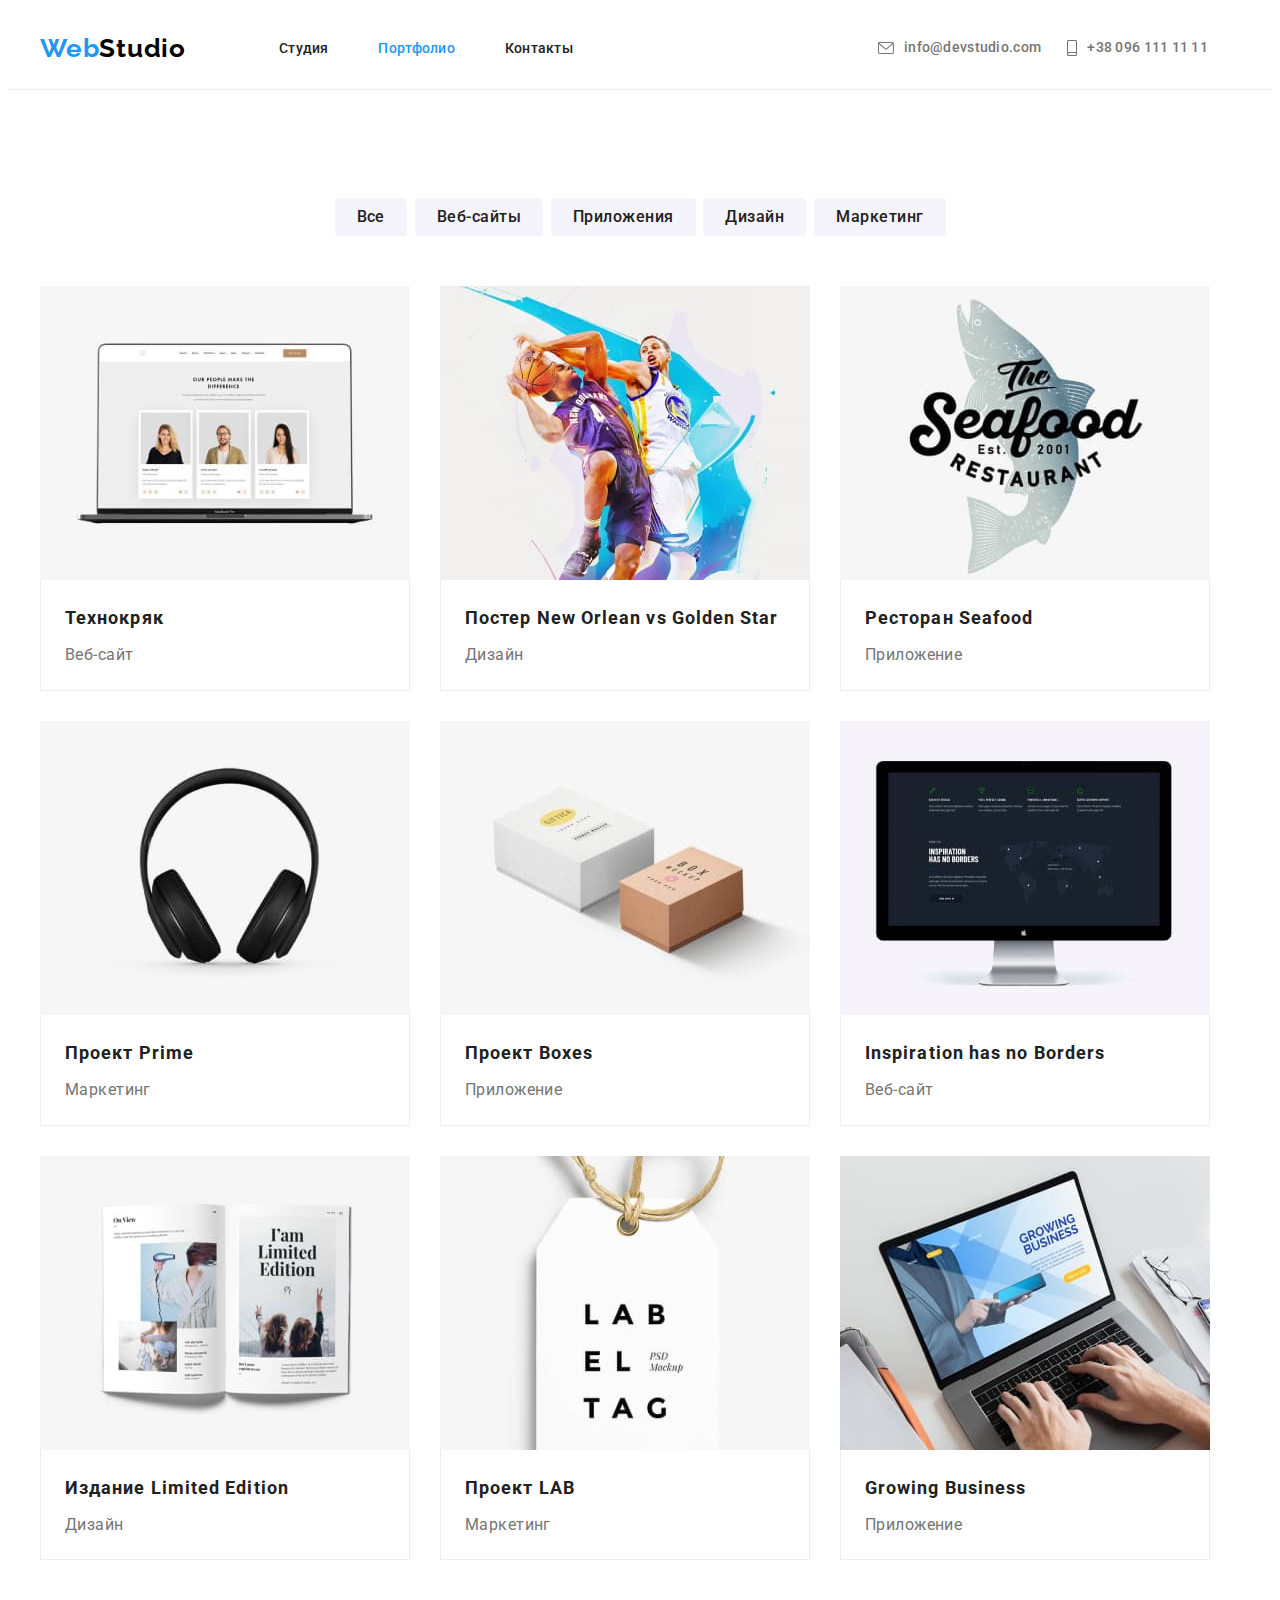
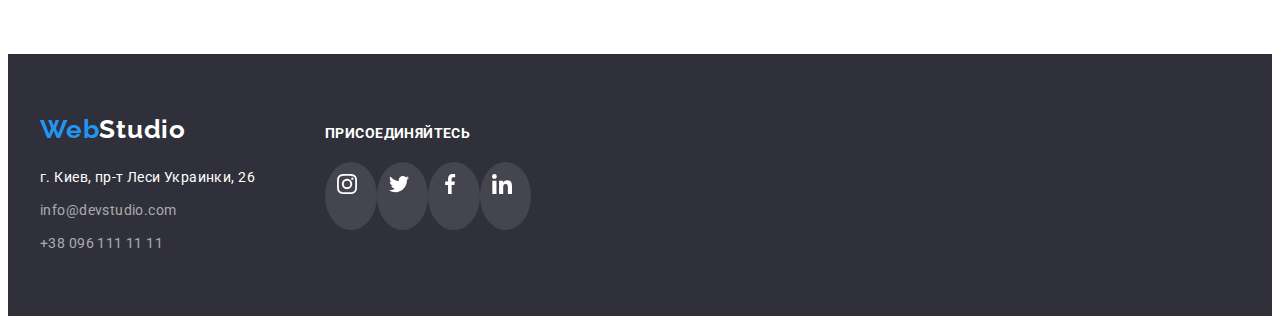
==== portfolio.html @ 8ca38062 "Copy files" ====
<!DOCTYPE html>
<html lang="ru">
<head>
    <meta charset="UTF-8">
    <meta http-equiv="X-UA-Compatible" content="IE=edge">
    <meta name="viewport" content="width=device-width, initial-scale=1.0">
    <title>Document</title>
    <link rel="stylesheet" href="https://cdnjs.cloudflare.com/ajax/libs/modern-normalize/1.1.0/modern-normalize.min.css"
        integrity="sha512-wpPYUAdjBVSE4KJnH1VR1HeZfpl1ub8YT/NKx4PuQ5NmX2tKuGu6U/JRp5y+Y8XG2tV+wKQpNHVUX03MfMFn9Q=="
        crossorigin="anonymous" referrerpolicy="no-referrer" />
    <link rel="preconnect" href="https://fonts.googleapis.com">
    <link rel="preconnect" href="https://fonts.gstatic.com" crossorigin>
    <link href="https://fonts.googleapis.com/css2?family=Raleway:wght@700&family=Roboto:wght@400;500;700;900&display=swap"
        rel="stylesheet">
    <link rel="stylesheet" href="./css/styles.css"/>
</head>
<body>
    <!--Шапка сайта-->
    <header class="header">
        <div  class="header-part container">
            <a href="/" class="logo">Web<span class="logo-header">Studio</span></a>
            
            <!-- Навигация на другие страницы -->
            <nav>
                <ul class="site-nav">
                    <li><a href="./index.html" class="link">Студия</a></li>
                    <li><a href="" class="link current">Портфолио</a></li>
                    <li><a href="" class="link">Контакты</a></li>
                </ul>
            </nav>

            <ul class="kontakt-header">
                <li class="header-icons">
                    <svg class="icon" width="16" height="12">
                        <use href="./images/icons.svg#icon-envelope"></use>
                    </svg>
                    <a href="mailto:info@devstudio.com" class="link">info@devstudio.com</a>
                </li>
                <li class="header-icons">
                    <svg class="icon" width="10" height="16">
                        <use href="./images/icons.svg#icon-smartphone"></use>
                    </svg>
                    <a href="tel:+380961111111" class="link">+38 096 111 11 11</a>
                </li>
            </ul>
        </div>
    </header>
        
    <!--Основная часть-->
    <main>
        <section>
            <div class="portfolio-section container section">
                <h1 class="none-title">Наши работы</h1>

                    <!--Фильтр портфолио-->
                    <ul class="filter-buttons">
                        <li><button type="button" class="fiter-button">Все</button></li>
                        <li><button type="button" class="fiter-button">Веб-сайты</button></li>
                        <li><button type="button" class="fiter-button">Приложения</button></li>
                        <li><button type="button" class="fiter-button">Дизайн</button></li>
                        <li><button type="button" class="fiter-button">Маркетинг</button></li>
                    </ul>
            

                    <!--Портфолио-->
                    <ul class="portfolio">
                        <li class="portfolio-example">
                            <img src="./images/website-technokryak.jpg" alt="Веб-сайт Технокряк" width="370" height="294"/>
                            <div class="example-border">
                                <h2 class="example title">Технокряк</h2>
                                <p class="example-description">Веб-сайт</p>
                            </div>
                        </li>

                        <li class="portfolio-example">
                            <img src="./images/poster-new-orlean.jpg" alt="Дизайн постера New Orlean vs Golden Star" width="370" height="294"/>
                            <div class="example-border">
                                <h2 class="example title">Постер New Orlean vs Golden Star</h2>
                                <p class="example-description">Дизайн</p>
                            </div>
                        </li>

                        <li class="portfolio-example">
                            <img src="./images/restaurant-seafood.jpg" alt="Приложение ресторана Seafood " width="370" height="294"/>
                            <div class="example-border">
                                <h2 class="example title">Ресторан Seafood</h2>
                                <p class="example-description">Приложение</p>
                            </div>
                        </li>

                        <li class="portfolio-example">
                            <img src="./images/project-prime.jpg" alt="Маркетинг проекта Prime" width="370" height="294"/>
                            <div class="example-border">
                                <h2 class="example title">Проект Prime</h2>
                                <p class="example-description">Маркетинг</p>
                            </div>
                        </li>

                        <li class="portfolio-example">
                            <img src="./images/project-boxes.jpg" alt="Приложение проекта Boxes" width="370" height="294"/>
                            <div class="example-border">
                                <h2 class="example title">Проект Boxes</h2>
                                <p class="example-description">Приложение</p>
                            </div>
                        </li>

                        <li class="portfolio-example">
                            <img src="./images/website-inspiration.jpg" alt="Веб-сайт Inspiration has no Borders" width="370" height="294"/>
                            <div class="example-border">
                                <h2 class="example title">Inspiration has no Borders</h2>
                                <p class="example-description">Веб-сайт</p>
                            </div>
                        </li>

                        <li class="portfolio-example">
                            <img src="./images/limited-edition.jpg" alt="Дизайн издания Limited Edition" width="370" height="294"/>
                            <div class="example-border">
                                <h2 class="example title">Издание Limited Edition</h2>
                                <p class="example-description">Дизайн</p>
                            </div>
                        </li>

                        <li class="portfolio-example">
                            <img src="./images/project-lab.jpg" alt="Маркетинг проекта LAB" width="370" height="294"/>
                            <div class="example-border">
                                <h2 class="example title">Проект LAB</h2>
                                <p class="example-description">Маркетинг</p>
                            </div>
                        </li>

                        <li class="portfolio-example">
                            <img src="./images/growing-business.jpg" alt="Приложение Growing Business" width="370" height="294"/>
                            <div class="example-border">
                                <h2 class="example title">Growing Business</h2>
                                <p class="example-description">Приложение</p>
                            </div>
                        </li>
                    </ul>
            </div>
        </section>
    </main>

    <!--Подвал сайта-->
    <footer class="footer">
        <div class="container">
            <div>
                <a href="/" class="logo">Web<span class="logo-footer">Studio</span></a>
    
                <address class="address">
                    <ul class="kontakt-footer">
                        <li>г. Киев, пр-т Леси Украинки, 26</li>
                        <li class="email"><a href="mailto:info@devstudio.com" class="link">info@devstudio.com</a></li>
                        <li><a href="tel:+380961111111" class="link">+38 096 111 11 11</a></li>
                    </ul>
                </address>
            </div>
    
            <div class="footer-links">
                <p class="footer-link">присоединяйтесь</p>
                <ul class="social-links">
                    <li class="box">
                        <svg class="icon" width="20" height="20">
                            <use href="./images/icons.svg#icon-instagram"></use>
                        </svg>
                        <a href="/"></a>
                    </li>
                    <li class="box">
                        <svg class="icon" width="20" height="20">
                            <use href="./images/icons.svg#icon-twitter"></use>
                        </svg>
                        <a href="/"></a>
                    </li>
                    <li class="box">
                        <svg class="icon" width="20" height="20">
                            <use href="./images/icons.svg#icon-facebook"></use>
                        </svg>
                        <a href="/"></a>
                    </li>
                    <li class="box">
                        <svg class="icon" width="20" height="20">
                            <use href="./images/icons.svg#icon-linkedin"></use>
                        </svg>
                        <a href="/"></a>
                    </li>
                </ul>
            </div>
        </div>
    </footer>
</body>
</html>
---- css/styles.css ----
/* цвет основного текста: #757575 */
/* вторичный цвет текста title: #212121 */
/* акцент #2196F3 */
/* белый #FFFFFF  */

/*Mail+tel #FFFFFF 60 %*/
/*background section team: #F5F4FA; */
/* вторичный цвет фона Hero+Footer #2F303A; */
/* background hero-button:hover #188CE8*/

:root {
  --primary-text-color: #757575;
  --title-text-color: #212121;
  --accent-color: #2196f3;
  --primary-white-color: #ffffff;
  --icon-color: #afb1b8;
  --main-font: Roboto, sans-serif;
}

body {
  color: var(--primary-text-color);
  background-color: var(--primary-white-color);

  font-family: var(--main-font);
  font-style: normal;
  font-weight: normal;
  font-size: 14px;
  line-height: 1.71;
  letter-spacing: 0.03em;
}

/*Общиe вспомогательныe контейнеры*/

.container {
  width: 1200px;
  padding-left: 15px;
  padding-right: 15px;
  margin-left: auto;
  margin-right: auto;
}

.section {
  padding-top: 94px;
  padding-bottom: 94px;
}

/* Сброс стилей */
h1,
h2,
h3,
p,
ul {
  margin: 0;
  padding: 0;
}

ul {
  list-style: none;
}

img {
  border: 0;
  display: block;
}

/* Header */

.header {
  border-bottom: 1px solid #ececec;
}

.header-part {
  display: flex;
  align-items: center;
  padding-top: 25px;
  padding-bottom: 25px;
}

/* Logo */
.logo {
  color: #2196f3;

  font-family: Raleway, sans-serif;
  font-style: normal;
  font-weight: bold;
  font-size: 26px;
  line-height: 1.19;
  letter-spacing: 0.03em;
  text-decoration: none;
}

.logo-header {
  color: #000000;
}

/* Site-nav + Kontakt-header + Kontakt-footer */
.site-nav .link,
.kontakt-header .link,
.kontakt-footer .link {
  color: var(--title-text-color);

  font-family: var(--main-font);
  font-style: normal;
  font-weight: 500;
  font-size: 14px;
  line-height: 1.14;
  letter-spacing: 0.02em;
  text-decoration: none;
}

.site-nav .link:hover,
.site-nav .link:focus,
.kontakt-header .link:hover,
.kontakt-header .link:focus,
.kontakt-footer .link:hover,
.kontakt-footer .link:focus {
  color: var(--accent-color);
}

/* Site nav */
.site-nav .link.current {
  color: var(--accent-color);
}

.site-nav {
  display: flex;
  width: 294px;
  justify-content: space-between;
  margin-left: 93px;
}

/* Kontakt nav */
.kontakt-header .link {
  color: var(--primary-text-color);
}

.kontakt-header {
  display: flex;
  width: 330px;
  justify-content: space-between;
  margin-left: 305px;
}

/* Header icons */
.header-icons {
  display: flex;
  align-items: center;
}

.header-icons .icon {
  margin-right: 10px;
}

.kontakt-header .icon {
  fill: var(--primary-text-color);
}

.kontakt-header .icon:hover,
.kontakt-header .icon:focus {
  fill: var(--accent-color);
  cursor: pointer;
}

/* Hero */
.hero {
  background-color: #2f303a;
  padding-top: 200px;
  padding-bottom: 200px;
  text-align: center;
  background-image: linear-gradient(
      to right,
      rgba(47, 48, 58, 0.4),
      rgba(47, 48, 58, 0.4)
    ),
    url("../images/hero.jpg");
  background-repeat: no-repeat;
  background-position: center;
  background-size: 1600px;
}

.hero-title {
  color: var(--primary-white-color);
  margin-bottom: 30px;

  font-weight: 900;
  font-size: 44px;
  line-height: 1.36;
  letter-spacing: 0.06em;
  text-transform: uppercase;
}

/* Button */
.button-hero {
  color: var(--primary-white-color);
  background-color: var(--accent-color);
  width: 201px;
  padding: 10px 32px;
  border: 0;
  margin: 0 auto;

  font-family: var(--main-font);
  font-style: normal;
  font-weight: bold;
  font-size: 16px;
  line-height: 1.87;
  letter-spacing: 0.06em;
  text-align: center;
  text-decoration: none;

  cursor: pointer;
}

.button-hero:hover,
.button-hero:focus {
  background: #188ce8;
  box-shadow: 0px 4px 4px rgba(0, 0, 0, 0.15);
  border-radius: 4px;
}

/* Title sections*/
.none-title {
  visibility: hidden;
}

.title {
  color: var(--title-text-color);
}

/* Benefits */
.benefits,
.product,
.team-employees,
.customer,
.social-links {
  display: flex;
  justify-content: space-between;
}

.benefit-section,
.portfolio-section {
  padding-top: 60px;
}

.benefits-item {
  width: 270px;
}

.benefits-item .box {
  height: 120px;
  margin-bottom: 30px;
  background: #f5f4fa;
  border-radius: 4px;
  padding: 25px 100px;
}

.benefit {
  font-weight: bold;
  line-height: 16px;
  text-transform: uppercase;
  margin-bottom: 10px;
}

/* Produkts */
.products-studio {
  padding-top: 0;
}

.products,
.team,
.customers {
  font-weight: bold;
  font-size: 36px;
  line-height: 1.16;
  text-align: center;
  margin-bottom: 50px;
}

/* Team */
.team-studio {
  background: #f5f4fa;
}

.team-employee {
  text-align: center;
  box-shadow: 0px 1px 3px rgba(0, 0, 0, 0.12), 0px 1px 1px rgba(0, 0, 0, 0.14),
    0px 2px 1px rgba(0, 0, 0, 0.2);
  border-radius: 0px 0px 4px 4px;
  background-color: var(--primary-white-color);
}

.employee-description,
.employee {
  font-size: 16px;
  line-height: 1.19;
}

.employee {
  font-weight: 500;
  margin-top: 30px;
  margin-bottom: 10px;
}

.employee-description {
  margin-bottom: 16px;
}

/* Team social links */
.team-studio .social-links {
  margin-left: 32px;
  margin-bottom: 30px;
}

.team-employees .icon,
.customer .icon {
  fill: var(--icon-color);
}

.team-employees .icon:hover,
.team-employees .icon:focus {
  fill: var(--primary-white-color);
  background-color: var(--accent-color);
}

/* Regular customers */
.customer .box {
  width: 170px;
  height: 92px;
  border: 1px solid #afb1b8;
  box-sizing: border-box;
  border-radius: 4px;
  padding: 16px 32px;
}

.customer .box:hover,
.customer .box:focus {
  border: 1px solid var(--accent-color);
}

.customer .icon:hover,
.customer .icon:focus {
  fill: var(--accent-color);
  cursor: pointer;
}

/* Filter Portfolio */
.filter-buttons {
  display: flex;
  justify-content: space-between;
  width: 611px;
  margin-bottom: 50px;
  margin-left: auto;
  margin-right: auto;
}

.fiter-button {
  color: var(--title-text-color);
  background-color: #f5f4fa;
  padding: 6px 22px;
  border-radius: 4px;
  border: 0;

  font-family: var(--main-font);
  font-style: normal;
  font-weight: 500;
  font-size: 16px;
  line-height: 1.62;
  text-align: center;
  letter-spacing: 0.03em;

  cursor: pointer;
}

.fiter-button:focus,
.fiter-button:hover {
  color: var(--primary-white-color);
  background-color: var(--accent-color);
  box-shadow: 0px 3px 1px rgba(0, 0, 0, 0.1), 0px 1px 2px rgba(0, 0, 0, 0.08),
    0px 2px 2px rgba(0, 0, 0, 0.12);
}

/* Portfolio */
.portfolio {
  display: flex;
  flex-wrap: wrap;
  margin-left: -15px;
  margin-right: -15px;
}

.portfolio-example {
  margin-left: 15px;
  margin-top: 30px;
  margin-right: 15px;
}

.portfolio-example:hover,
.portfolio-example:focus {
  box-shadow: 0px 1px 1px rgba(0, 0, 0, 0.12), 0px 4px 4px rgba(0, 0, 0, 0.06),
    1px 4px 6px rgba(0, 0, 0, 0.16);
  cursor: pointer;
}

.portfolio-example:nth-child(-n + 3) {
  margin-top: 0;
}

.example-border {
  border-bottom: 1px solid #eeeeee;
  border-right: 1px solid #eeeeee;
  border-left: 1px solid #eeeeee;
  box-sizing: border-box;
  padding-top: 20px;
  padding-bottom: 20px;
  padding-left: 24px;
}

.example {
  font-weight: bold;
  font-size: 18px;
  line-height: 2;
  letter-spacing: 0.06em;
  margin-bottom: 4px;
}

.example-description {
  font-size: 16px;
  line-height: 1.87;
}

/* Footer */
.footer {
  background-color: #2f303a;
  padding-top: 60px;
  padding-bottom: 60px;
}

.logo-footer,
.address {
  color: var(--primary-white-color);
}

.kontakt-footer .link {
  color: rgba(255, 255, 255, 0.6);

  font-weight: normal;
  line-height: 1.71;
  letter-spacing: 0.03em;
}

.kontakt-footer {
  font-style: normal;
  margin-top: 20px;
}

.email {
  margin-top: 9px;
  margin-bottom: 9px;
}

.footer .container {
  display: flex;
}

/* Footer links*/
.footer-links {
  width: 260px;
  margin-left: 70px;
  padding-top: 12px;

  font-weight: bold;
  line-height: 1.14;
  text-transform: uppercase;

  color: var(--primary-white-color);
}

.footer-links .icon {
  fill: var(--primary-white-color);
}

.footer-link {
  margin-bottom: 20px;
}

.social-links {
  width: 206px;
}

.footer-links .box,
.team-employees .box {
  width: 44px;
  height: 44px;
  border-radius: 50%;
  padding: 12px;
}

.footer-links .box {
  background-color: rgba(255, 255, 255, 0.1);
}

.footer-links .box:focus,
.footer-links .box:hover,
.team-employees .box:focus,
.team-employees .box:hover {
  background-color: var(--accent-color);
  cursor: pointer;
}
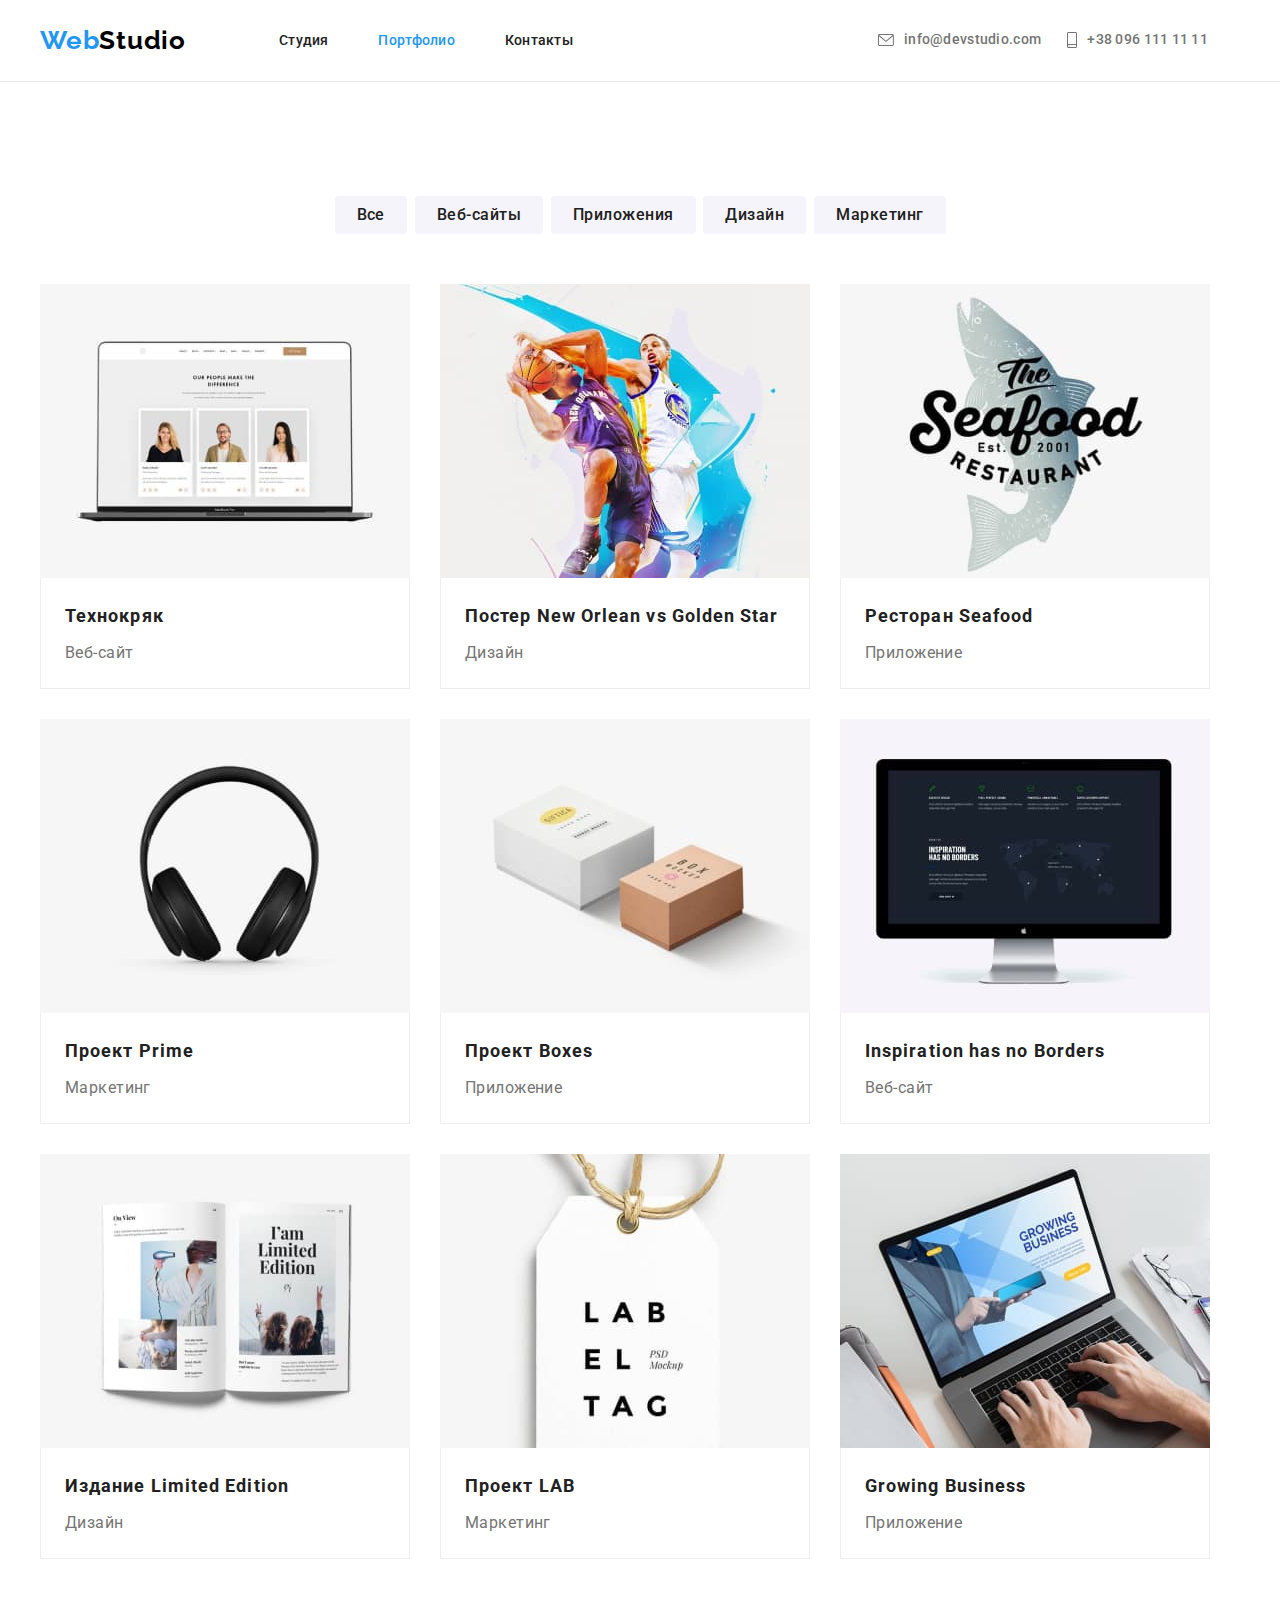
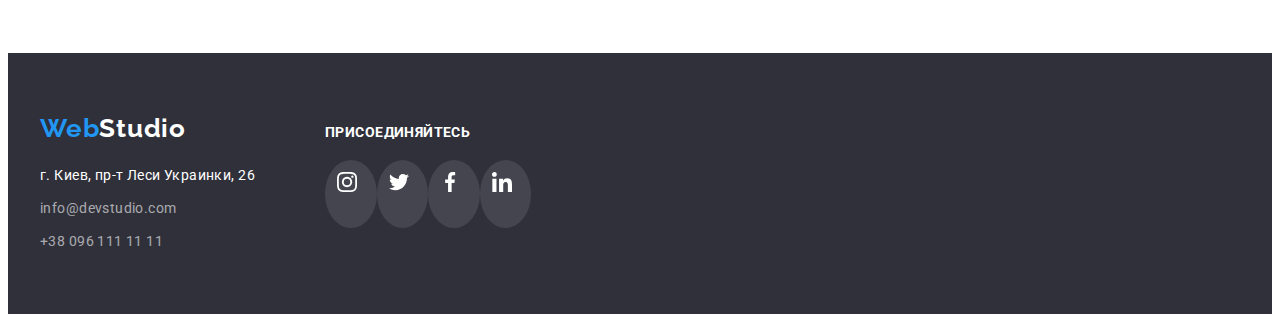
==== commit b7727a94: "header position+ modal window" ====
--- a/portfolio.html
+++ b/portfolio.html
@@ -47,7 +47,7 @@
     </header>
         
     <!--Основная часть-->
-    <main>
+    <main class="main">
         <section>
             <div class="portfolio-section container section">
                 <h1 class="none-title">Наши работы</h1>
--- a/css/styles.css
+++ b/css/styles.css
@@ -66,7 +66,13 @@
 /* Header */
 
 .header {
+  position: fixed;
+  width: 100%;
+  min-height: 80px;
+  top: 0;
+  left: 0;
   border-bottom: 1px solid #ececec;
+  background-color: var(--primary-white-color);
 }
 
 .header-part {
@@ -159,6 +165,11 @@
 .kontakt-header .icon:focus {
   fill: var(--accent-color);
   cursor: pointer;
+}
+
+/* Main */
+.main {
+  padding-top: 80px;
 }
 
 /* Hero */
@@ -217,6 +228,33 @@
   border-radius: 4px;
 }
 
+/*Modal window*/
+.backdrop {
+  position: fixed;
+  top: 0;
+  left: 0;
+  width: 100%;
+  height: 100%;
+  background-color: rgba(0, 0, 0, 0.2);
+}
+
+.backdrop.is-hidden {
+  opacity: 0;
+  pointer-events: none;
+}
+
+.modal {
+  position: absolute;
+  top: 50%;
+  left: 50%;
+  transform: translate(-50%, -50%);
+
+  min-height: 581px;
+  min-width: 528px;
+
+  background-color: var(--primary-white-color);
+}
+
 /* Title sections*/
 .none-title {
   visibility: hidden;
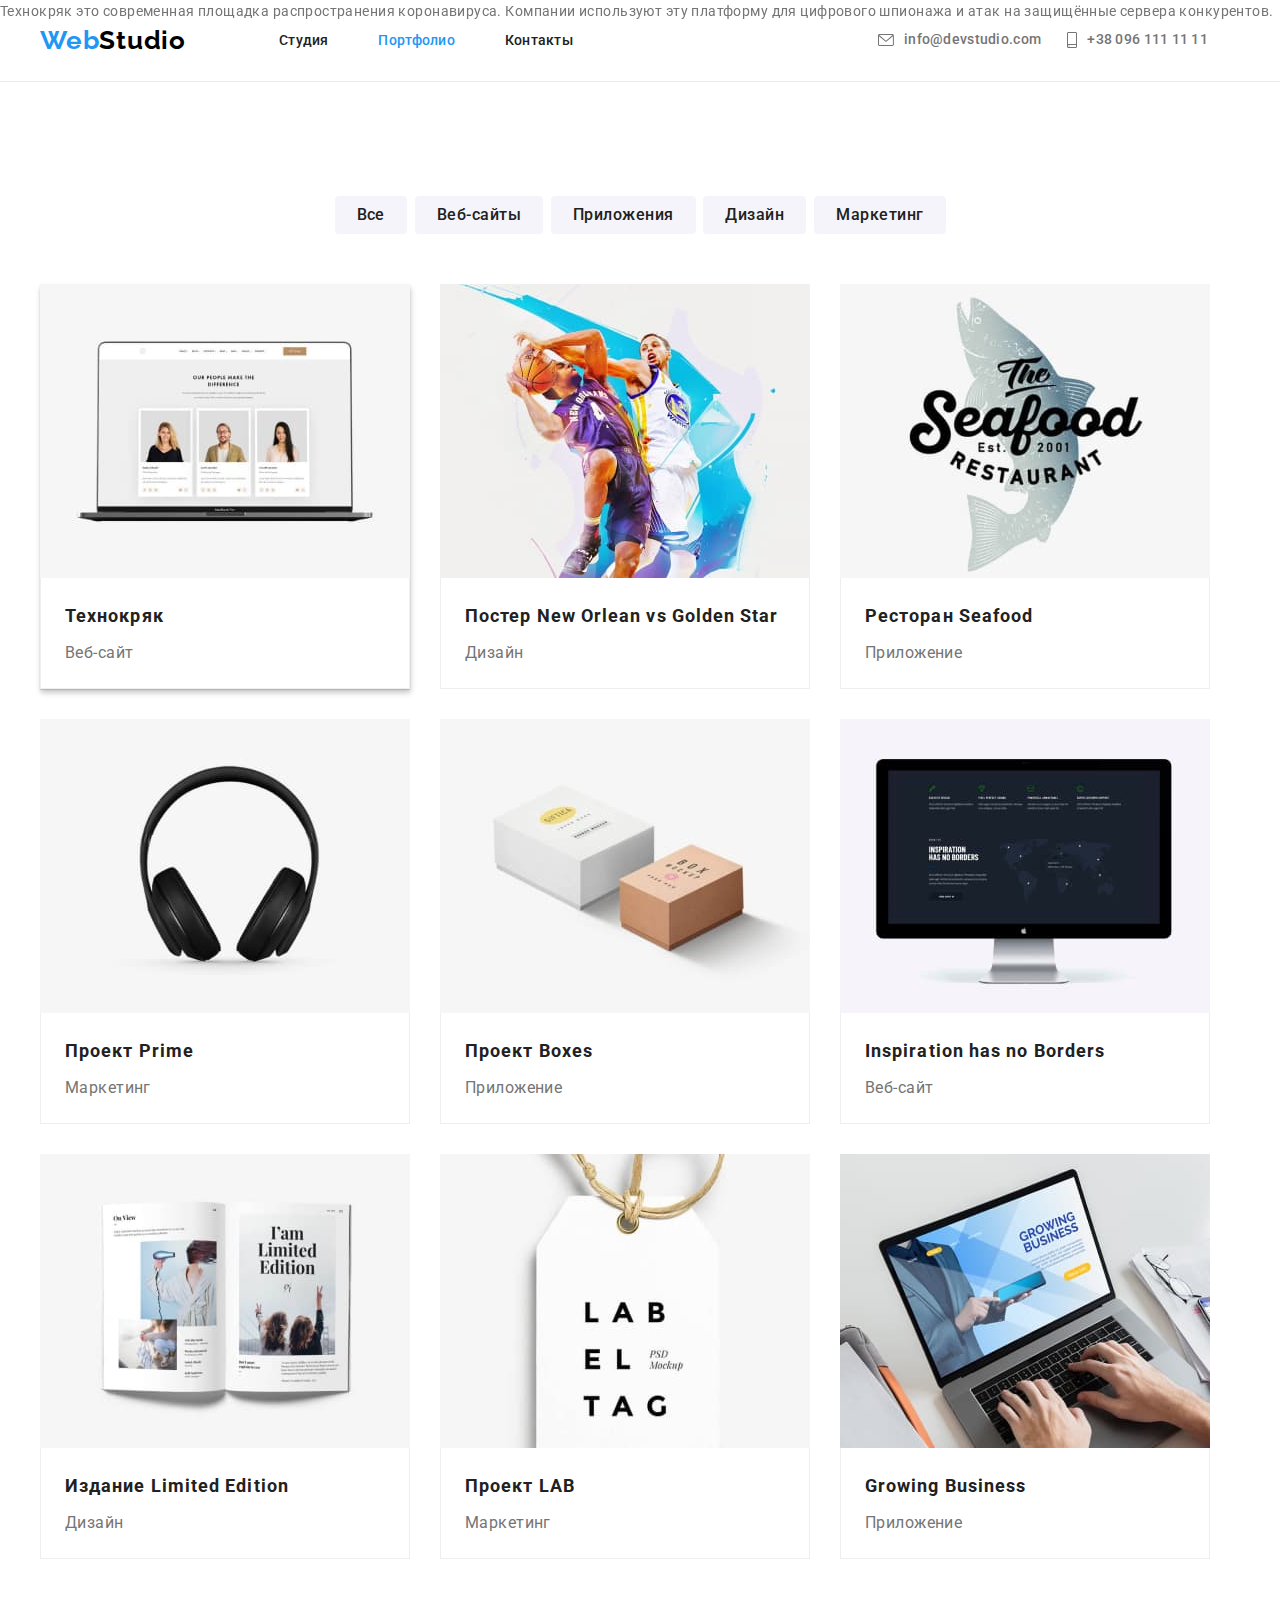
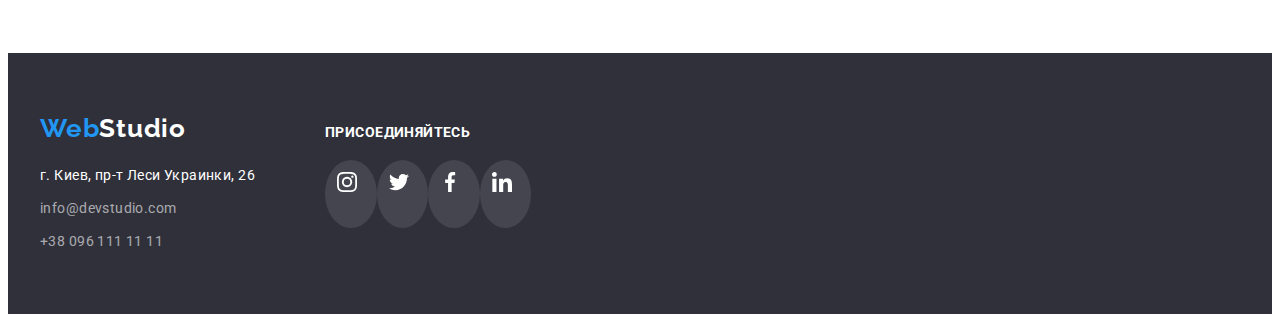
==== commit 3c42bba7: "Modal-close" ====
--- a/portfolio.html
+++ b/portfolio.html
@@ -70,6 +70,8 @@
                                 <h2 class="example title">Технокряк</h2>
                                 <p class="example-description">Веб-сайт</p>
                             </div>
+                            <div class="overlay">Технокряк это современная площадка распространения коронавируса. Компании используют эту платформу для цифрового
+                                шпионажа и атак на защищённые сервера конкурентов.</div>
                         </li>
 
                         <li class="portfolio-example">
--- a/css/styles.css
+++ b/css/styles.css
@@ -121,6 +121,7 @@
 .kontakt-footer .link:hover,
 .kontakt-footer .link:focus {
   color: var(--accent-color);
+  transition: color 250ms cubic-bezier(0.4, 0, 0.2, 1);
 }
 
 /* Site nav */
@@ -165,6 +166,7 @@
 .kontakt-header .icon:focus {
   fill: var(--accent-color);
   cursor: pointer;
+  transition: fill 250ms cubic-bezier(0.4, 0, 0.2, 1);
 }
 
 /* Main */
@@ -226,6 +228,7 @@
   background: #188ce8;
   box-shadow: 0px 4px 4px rgba(0, 0, 0, 0.15);
   border-radius: 4px;
+  transition: background 250ms cubic-bezier(0.4, 0, 0.2, 1);
 }
 
 /*Modal window*/
@@ -236,6 +239,7 @@
   width: 100%;
   height: 100%;
   background-color: rgba(0, 0, 0, 0.2);
+  transition: opacity 500ms linear, visibility 500ms linear;
 }
 
 .backdrop.is-hidden {
@@ -251,8 +255,23 @@
 
   min-height: 581px;
   min-width: 528px;
+  border-radius: 4px;
 
   background-color: var(--primary-white-color);
+}
+
+.modal .box {
+  width: 30px;
+  height: 30px;
+  position: absolute;
+  top: 8px;
+  right: 8px;
+  border-radius: 50%;
+  border: 1px solid rgba(0, 0, 0, 0.1);
+  background-color: transparent;
+  display: flex;
+  align-items: center;
+  justify-content: center;
 }
 
 /* Title sections*/
@@ -313,6 +332,24 @@
   margin-bottom: 50px;
 }
 
+.product .backdrop {
+  position: relative;
+  width: 100%;
+  height: 70px;
+  top: 0;
+  left: 0;
+  background-color: rgba(47, 48, 58, 0.8);
+}
+
+.product .name {
+  position: absolute;
+  font-weight: bold;
+  line-height: 1.14px;
+  text-transform: uppercase;
+
+  color: var(--primary-white-color);
+}
+
 /* Team */
 .team-studio {
   background: #f5f4fa;
@@ -357,6 +394,8 @@
 .team-employees .icon:focus {
   fill: var(--primary-white-color);
   background-color: var(--accent-color);
+  transition: fill 250ms cubic-bezier(0.4, 0, 0.2, 1),
+    background-color 250ms cubic-bezier(0.4, 0, 0.2, 1);
 }
 
 /* Regular customers */
@@ -372,12 +411,14 @@
 .customer .box:hover,
 .customer .box:focus {
   border: 1px solid var(--accent-color);
+  transition: border 250ms cubic-bezier(0.4, 0, 0.2, 1);
 }
 
 .customer .icon:hover,
 .customer .icon:focus {
   fill: var(--accent-color);
   cursor: pointer;
+  transition: fill 250ms cubic-bezier(0.4, 0, 0.2, 1);
 }
 
 /* Filter Portfolio */
@@ -414,6 +455,8 @@
   background-color: var(--accent-color);
   box-shadow: 0px 3px 1px rgba(0, 0, 0, 0.1), 0px 1px 2px rgba(0, 0, 0, 0.08),
     0px 2px 2px rgba(0, 0, 0, 0.12);
+  transition: color 250ms cubic-bezier(0.4, 0, 0.2, 1),
+    background-color 250ms cubic-bezier(0.4, 0, 0.2, 1);
 }
 
 /* Portfolio */
@@ -435,6 +478,7 @@
   box-shadow: 0px 1px 1px rgba(0, 0, 0, 0.12), 0px 4px 4px rgba(0, 0, 0, 0.06),
     1px 4px 6px rgba(0, 0, 0, 0.16);
   cursor: pointer;
+  transition: box-shadow 250ms cubic-bezier(0.4, 0, 0.2, 1);
 }
 
 .portfolio-example:nth-child(-n + 3) {
@@ -464,6 +508,12 @@
   line-height: 1.87;
 }
 
+.portfolio-example .overlay {
+  position: absolute;
+  top: 0;
+  left: 0;
+}
+
 /* Footer */
 .footer {
   background-color: #2f303a;
@@ -541,4 +591,5 @@
 .team-employees .box:hover {
   background-color: var(--accent-color);
   cursor: pointer;
-}
+  transition: background-color 250ms cubic-bezier(0.4, 0, 0.2, 1);
+}
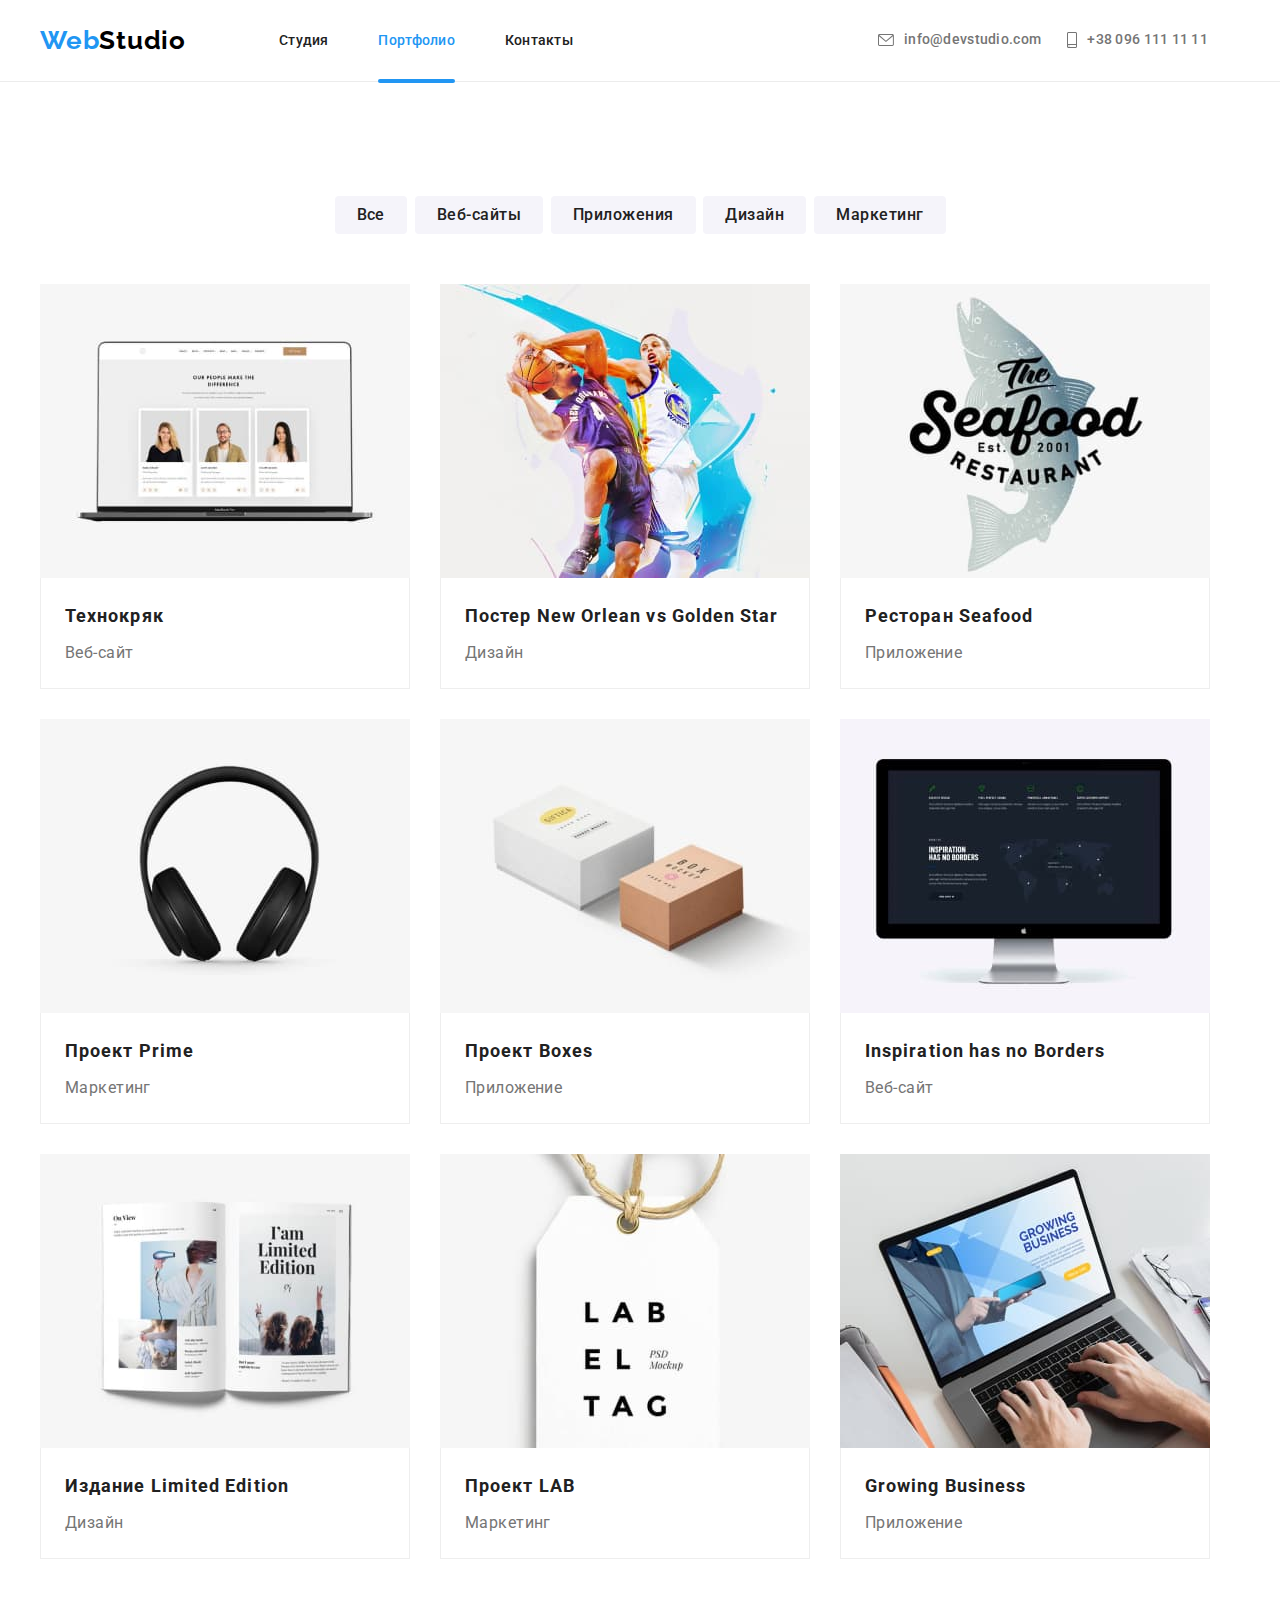
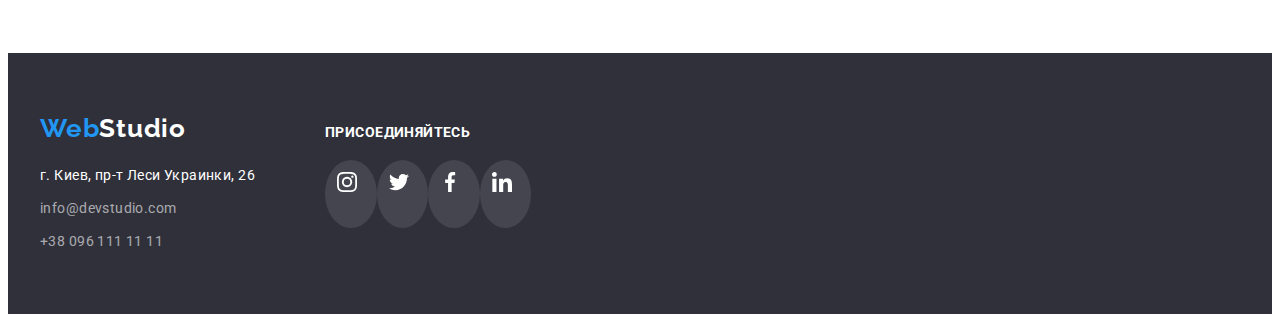
==== commit 1140d759: "Finisch" ====
--- a/portfolio.html
+++ b/portfolio.html
@@ -1,192 +1,244 @@
 <!DOCTYPE html>
 <html lang="ru">
-<head>
-    <meta charset="UTF-8">
-    <meta http-equiv="X-UA-Compatible" content="IE=edge">
-    <meta name="viewport" content="width=device-width, initial-scale=1.0">
-    <title>Document</title>
-    <link rel="stylesheet" href="https://cdnjs.cloudflare.com/ajax/libs/modern-normalize/1.1.0/modern-normalize.min.css"
-        integrity="sha512-wpPYUAdjBVSE4KJnH1VR1HeZfpl1ub8YT/NKx4PuQ5NmX2tKuGu6U/JRp5y+Y8XG2tV+wKQpNHVUX03MfMFn9Q=="
-        crossorigin="anonymous" referrerpolicy="no-referrer" />
-    <link rel="preconnect" href="https://fonts.googleapis.com">
-    <link rel="preconnect" href="https://fonts.gstatic.com" crossorigin>
-    <link href="https://fonts.googleapis.com/css2?family=Raleway:wght@700&family=Roboto:wght@400;500;700;900&display=swap"
-        rel="stylesheet">
-    <link rel="stylesheet" href="./css/styles.css"/>
-</head>
-<body>
-    <!--Шапка сайта-->
-    <header class="header">
-        <div  class="header-part container">
-            <a href="/" class="logo">Web<span class="logo-header">Studio</span></a>
-            
-            <!-- Навигация на другие страницы -->
-            <nav>
-                <ul class="site-nav">
-                    <li><a href="./index.html" class="link">Студия</a></li>
-                    <li><a href="" class="link current">Портфолио</a></li>
-                    <li><a href="" class="link">Контакты</a></li>
-                </ul>
-            </nav>
-
-            <ul class="kontakt-header">
-                <li class="header-icons">
-                    <svg class="icon" width="16" height="12">
-                        <use href="./images/icons.svg#icon-envelope"></use>
-                    </svg>
-                    <a href="mailto:info@devstudio.com" class="link">info@devstudio.com</a>
-                </li>
-                <li class="header-icons">
-                    <svg class="icon" width="10" height="16">
-                        <use href="./images/icons.svg#icon-smartphone"></use>
-                    </svg>
-                    <a href="tel:+380961111111" class="link">+38 096 111 11 11</a>
-                </li>
-            </ul>
-        </div>
-    </header>
-        
-    <!--Основная часть-->
-    <main class="main">
-        <section>
-            <div class="portfolio-section container section">
-                <h1 class="none-title">Наши работы</h1>
-
-                    <!--Фильтр портфолио-->
-                    <ul class="filter-buttons">
-                        <li><button type="button" class="fiter-button">Все</button></li>
-                        <li><button type="button" class="fiter-button">Веб-сайты</button></li>
-                        <li><button type="button" class="fiter-button">Приложения</button></li>
-                        <li><button type="button" class="fiter-button">Дизайн</button></li>
-                        <li><button type="button" class="fiter-button">Маркетинг</button></li>
+    <head>
+        <meta charset="UTF-8">
+        <meta http-equiv="X-UA-Compatible" content="IE=edge">
+        <meta name="viewport" content="width=device-width, initial-scale=1.0">
+        <title>Document</title>
+        <link rel="stylesheet" href="https://cdnjs.cloudflare.com/ajax/libs/modern-normalize/1.1.0/modern-normalize.min.css"
+            integrity="sha512-wpPYUAdjBVSE4KJnH1VR1HeZfpl1ub8YT/NKx4PuQ5NmX2tKuGu6U/JRp5y+Y8XG2tV+wKQpNHVUX03MfMFn9Q=="
+            crossorigin="anonymous" referrerpolicy="no-referrer" />
+        <link rel="preconnect" href="https://fonts.googleapis.com">
+        <link rel="preconnect" href="https://fonts.gstatic.com" crossorigin>
+        <link href="https://fonts.googleapis.com/css2?family=Raleway:wght@700&family=Roboto:wght@400;500;700;900&display=swap"
+            rel="stylesheet">
+        <link rel="stylesheet" href="./css/styles.css"/>
+    </head>
+    <body>
+        <!--Шапка сайта-->
+        <header class="header">
+            <div  class="header-part container">
+                <a href="/" class="logo">Web<span class="logo-header">Studio</span></a>
+                
+                <!-- Навигация на другие страницы -->
+                <nav>
+                    <ul class="site-nav">
+                        <li><a href="./index.html" class="link">Студия</a></li>
+                        <li class="box"><a href="" class="link current">Портфолио</a></li>
+                        <li><a href="" class="link">Контакты</a></li>
                     </ul>
-            
-
-                    <!--Портфолио-->
-                    <ul class="portfolio">
-                        <li class="portfolio-example">
-                            <img src="./images/website-technokryak.jpg" alt="Веб-сайт Технокряк" width="370" height="294"/>
-                            <div class="example-border">
-                                <h2 class="example title">Технокряк</h2>
-                                <p class="example-description">Веб-сайт</p>
-                            </div>
-                            <div class="overlay">Технокряк это современная площадка распространения коронавируса. Компании используют эту платформу для цифрового
-                                шпионажа и атак на защищённые сервера конкурентов.</div>
-                        </li>
-
-                        <li class="portfolio-example">
-                            <img src="./images/poster-new-orlean.jpg" alt="Дизайн постера New Orlean vs Golden Star" width="370" height="294"/>
-                            <div class="example-border">
-                                <h2 class="example title">Постер New Orlean vs Golden Star</h2>
-                                <p class="example-description">Дизайн</p>
-                            </div>
-                        </li>
-
-                        <li class="portfolio-example">
-                            <img src="./images/restaurant-seafood.jpg" alt="Приложение ресторана Seafood " width="370" height="294"/>
-                            <div class="example-border">
-                                <h2 class="example title">Ресторан Seafood</h2>
-                                <p class="example-description">Приложение</p>
-                            </div>
-                        </li>
-
-                        <li class="portfolio-example">
-                            <img src="./images/project-prime.jpg" alt="Маркетинг проекта Prime" width="370" height="294"/>
-                            <div class="example-border">
-                                <h2 class="example title">Проект Prime</h2>
-                                <p class="example-description">Маркетинг</p>
-                            </div>
-                        </li>
-
-                        <li class="portfolio-example">
-                            <img src="./images/project-boxes.jpg" alt="Приложение проекта Boxes" width="370" height="294"/>
-                            <div class="example-border">
-                                <h2 class="example title">Проект Boxes</h2>
-                                <p class="example-description">Приложение</p>
-                            </div>
-                        </li>
-
-                        <li class="portfolio-example">
-                            <img src="./images/website-inspiration.jpg" alt="Веб-сайт Inspiration has no Borders" width="370" height="294"/>
-                            <div class="example-border">
-                                <h2 class="example title">Inspiration has no Borders</h2>
-                                <p class="example-description">Веб-сайт</p>
-                            </div>
-                        </li>
-
-                        <li class="portfolio-example">
-                            <img src="./images/limited-edition.jpg" alt="Дизайн издания Limited Edition" width="370" height="294"/>
-                            <div class="example-border">
-                                <h2 class="example title">Издание Limited Edition</h2>
-                                <p class="example-description">Дизайн</p>
-                            </div>
-                        </li>
-
-                        <li class="portfolio-example">
-                            <img src="./images/project-lab.jpg" alt="Маркетинг проекта LAB" width="370" height="294"/>
-                            <div class="example-border">
-                                <h2 class="example title">Проект LAB</h2>
-                                <p class="example-description">Маркетинг</p>
-                            </div>
-                        </li>
-
-                        <li class="portfolio-example">
-                            <img src="./images/growing-business.jpg" alt="Приложение Growing Business" width="370" height="294"/>
-                            <div class="example-border">
-                                <h2 class="example title">Growing Business</h2>
-                                <p class="example-description">Приложение</p>
-                            </div>
-                        </li>
-                    </ul>
-            </div>
-        </section>
-    </main>
-
-    <!--Подвал сайта-->
-    <footer class="footer">
-        <div class="container">
-            <div>
-                <a href="/" class="logo">Web<span class="logo-footer">Studio</span></a>
-    
-                <address class="address">
-                    <ul class="kontakt-footer">
-                        <li>г. Киев, пр-т Леси Украинки, 26</li>
-                        <li class="email"><a href="mailto:info@devstudio.com" class="link">info@devstudio.com</a></li>
-                        <li><a href="tel:+380961111111" class="link">+38 096 111 11 11</a></li>
-                    </ul>
-                </address>
-            </div>
-    
-            <div class="footer-links">
-                <p class="footer-link">присоединяйтесь</p>
-                <ul class="social-links">
-                    <li class="box">
-                        <svg class="icon" width="20" height="20">
-                            <use href="./images/icons.svg#icon-instagram"></use>
+                </nav>
+
+                <ul class="kontakt-header">
+                    <li class="header-icons">
+                        <svg class="icon" width="16" height="12">
+                            <use href="./images/icons.svg#icon-envelope"></use>
                         </svg>
-                        <a href="/"></a>
+                        <a href="mailto:info@devstudio.com" class="link">info@devstudio.com</a>
                     </li>
-                    <li class="box">
-                        <svg class="icon" width="20" height="20">
-                            <use href="./images/icons.svg#icon-twitter"></use>
+                    <li class="header-icons">
+                        <svg class="icon" width="10" height="16">
+                            <use href="./images/icons.svg#icon-smartphone"></use>
                         </svg>
-                        <a href="/"></a>
-                    </li>
-                    <li class="box">
-                        <svg class="icon" width="20" height="20">
-                            <use href="./images/icons.svg#icon-facebook"></use>
-                        </svg>
-                        <a href="/"></a>
-                    </li>
-                    <li class="box">
-                        <svg class="icon" width="20" height="20">
-                            <use href="./images/icons.svg#icon-linkedin"></use>
-                        </svg>
-                        <a href="/"></a>
+                        <a href="tel:+380961111111" class="link">+38 096 111 11 11</a>
                     </li>
                 </ul>
             </div>
-        </div>
-    </footer>
-</body>
+        </header>
+            
+        <!--Основная часть-->
+        <main class="main">
+            <section>
+                <div class="portfolio-section container section">
+                    <h1 class="none-title">Наши работы</h1>
+
+                        <!--Фильтр портфолио-->
+                        <ul class="filter-buttons">
+                            <li><button type="button" class="fiter-button">Все</button></li>
+                            <li><button type="button" class="fiter-button">Веб-сайты</button></li>
+                            <li><button type="button" class="fiter-button">Приложения</button></li>
+                            <li><button type="button" class="fiter-button">Дизайн</button></li>
+                            <li><button type="button" class="fiter-button">Маркетинг</button></li>
+                        </ul>
+                
+
+                        <!--Портфолио-->
+                        <ul class="portfolio">
+                            <li class="portfolio-example">
+                                <div class="box">
+                                    <img src="./images/website-technokryak.jpg" alt="Веб-сайт Технокряк" width="370" height="294"/>
+                                    <p class="overlay">Технокряк это современная площадка распространения коронавируса. Компании используют эту платформу для цифрового
+                                        шпионажа и атак на защищённые сервера конкурентов.
+                                    </p>
+                                </div>
+                                <div class="example-border">
+                                    <h2 class="example title">Технокряк</h2>
+                                    <p class="example-description">Веб-сайт</p>
+                                </div>
+                                
+                            </li>
+
+                            <li class="portfolio-example">
+                                <div class="box">
+                                    <img src="./images/poster-new-orlean.jpg" alt="Дизайн постера New Orlean vs Golden Star" width="370" height="294"/>
+                                    <p class="overlay">Технокряк это современная площадка распространения коронавируса. Компании используют эту платформу
+                                        для цифрового
+                                        шпионажа и атак на защищённые сервера конкурентов.
+                                    </p>
+                                </div>
+                                <div class="example-border">
+                                    <h2 class="example title">Постер New Orlean vs Golden Star</h2>
+                                    <p class="example-description">Дизайн</p>
+                                </div>
+                            </li>
+
+                            <li class="portfolio-example">
+                                <div class="box">
+                                    <img src="./images/restaurant-seafood.jpg" alt="Приложение ресторана Seafood " width="370" height="294"/>
+                                    <p class="overlay">Технокряк это современная площадка распространения коронавируса. Компании используют эту платформу
+                                        для цифрового
+                                        шпионажа и атак на защищённые сервера конкурентов.
+                                    </p>
+                                </div>
+                                <div class="example-border">
+                                    <h2 class="example title">Ресторан Seafood</h2>
+                                    <p class="example-description">Приложение</p>
+                                </div>
+                            </li>
+
+                            <li class="portfolio-example">
+                                <div class="box">
+                                    <img src="./images/project-prime.jpg" alt="Маркетинг проекта Prime" width="370" height="294"/>
+                                    <p class="overlay">Технокряк это современная площадка распространения коронавируса. Компании используют эту платформу
+                                        для цифрового
+                                        шпионажа и атак на защищённые сервера конкурентов.
+                                    </p>
+                                </div>
+                                <div class="example-border">
+                                    <h2 class="example title">Проект Prime</h2>
+                                    <p class="example-description">Маркетинг</p>
+                                </div>
+                            </li>
+
+                            <li class="portfolio-example">
+                                <div class="box">
+                                    <img src="./images/project-boxes.jpg" alt="Приложение проекта Boxes" width="370" height="294"/>
+                                    <p class="overlay">Технокряк это современная площадка распространения коронавируса. Компании используют эту платформу
+                                        для цифрового
+                                        шпионажа и атак на защищённые сервера конкурентов.
+                                    </p>
+                                </div>
+                                <div class="example-border">
+                                    <h2 class="example title">Проект Boxes</h2>
+                                    <p class="example-description">Приложение</p>
+                                </div>
+                            </li>
+
+                            <li class="portfolio-example">
+                                <div class="box">
+                                    <img src="./images/website-inspiration.jpg" alt="Веб-сайт Inspiration has no Borders" width="370" height="294"/>
+                                    <p class="overlay">Технокряк это современная площадка распространения коронавируса. Компании используют эту платформу
+                                        для цифрового
+                                        шпионажа и атак на защищённые сервера конкурентов.
+                                    </p>
+                                </div>
+                                <div class="example-border">
+                                    <h2 class="example title">Inspiration has no Borders</h2>
+                                    <p class="example-description">Веб-сайт</p>
+                                </div>
+                            </li>
+
+                            <li class="portfolio-example">
+                                <div class="box">
+                                    <img src="./images/limited-edition.jpg" alt="Дизайн издания Limited Edition" width="370" height="294"/>
+                                    <p class="overlay">Технокряк это современная площадка распространения коронавируса. Компании используют эту платформу
+                                        для цифрового
+                                        шпионажа и атак на защищённые сервера конкурентов.
+                                    </p>
+                                </div>    
+                                <div class="example-border">
+                                    <h2 class="example title">Издание Limited Edition</h2>
+                                    <p class="example-description">Дизайн</p>
+                                </div>
+                            </li>
+
+                            <li class="portfolio-example">
+                                <div class="box">
+                                    <img src="./images/project-lab.jpg" alt="Маркетинг проекта LAB" width="370" height="294"/>
+                                    <p class="overlay">Технокряк это современная площадка распространения коронавируса. Компании используют эту платформу
+                                        для цифрового
+                                        шпионажа и атак на защищённые сервера конкурентов.
+                                    </p>
+                                </div>    
+                                <div class="example-border">
+                                    <h2 class="example title">Проект LAB</h2>
+                                    <p class="example-description">Маркетинг</p>
+                                </div>
+                            </li>
+
+                            <li class="portfolio-example">
+                                <div class="box">
+                                    <img src="./images/growing-business.jpg" alt="Приложение Growing Business" width="370" height="294"/>
+                                    <p class="overlay">Технокряк это современная площадка распространения коронавируса. Компании используют эту платформу
+                                        для цифрового
+                                        шпионажа и атак на защищённые сервера конкурентов.
+                                    </p>
+                                </div>    
+                                <div class="example-border">
+                                    <h2 class="example title">Growing Business</h2>
+                                    <p class="example-description">Приложение</p>
+                                </div>
+                            </li>
+                        </ul>
+                </div>
+            </section>
+        </main>
+
+        <!--Подвал сайта-->
+        <footer class="footer">
+            <div class="container">
+                <div>
+                    <a href="/" class="logo">Web<span class="logo-footer">Studio</span></a>
+        
+                    <address class="address">
+                        <ul class="kontakt-footer">
+                            <li>г. Киев, пр-т Леси Украинки, 26</li>
+                            <li class="email"><a href="mailto:info@devstudio.com" class="link">info@devstudio.com</a></li>
+                            <li><a href="tel:+380961111111" class="link">+38 096 111 11 11</a></li>
+                        </ul>
+                    </address>
+                </div>
+        
+                <div class="footer-links">
+                    <p class="footer-link">присоединяйтесь</p>
+                    <ul class="social-links">
+                        <li class="box">
+                            <svg class="icon" width="20" height="20">
+                                <use href="./images/icons.svg#icon-instagram"></use>
+                            </svg>
+                            <a href="/"></a>
+                        </li>
+                        <li class="box">
+                            <svg class="icon" width="20" height="20">
+                                <use href="./images/icons.svg#icon-twitter"></use>
+                            </svg>
+                            <a href="/"></a>
+                        </li>
+                        <li class="box">
+                            <svg class="icon" width="20" height="20">
+                                <use href="./images/icons.svg#icon-facebook"></use>
+                            </svg>
+                            <a href="/"></a>
+                        </li>
+                        <li class="box">
+                            <svg class="icon" width="20" height="20">
+                                <use href="./images/icons.svg#icon-linkedin"></use>
+                            </svg>
+                            <a href="/"></a>
+                        </li>
+                    </ul>
+                </div>
+            </div>
+        </footer>
+    </body>
 </html>--- a/css/styles.css
+++ b/css/styles.css
@@ -112,6 +112,8 @@
   line-height: 1.14;
   letter-spacing: 0.02em;
   text-decoration: none;
+
+  transition: color 250ms cubic-bezier(0.4, 0, 0.2, 1);
 }
 
 .site-nav .link:hover,
@@ -121,7 +123,6 @@
 .kontakt-footer .link:hover,
 .kontakt-footer .link:focus {
   color: var(--accent-color);
-  transition: color 250ms cubic-bezier(0.4, 0, 0.2, 1);
 }
 
 /* Site nav */
@@ -129,6 +130,22 @@
   color: var(--accent-color);
 }
 
+.site-nav .box {
+  position: relative;
+}
+
+.site-nav .link.current::after {
+  content: "";
+  display: inline-block;
+  width: 100%;
+  height: 4px;
+  background: var(--accent-color);
+  border-radius: 2px;
+  position: absolute;
+  top: 50px;
+  right: 0;
+}
+
 .site-nav {
   display: flex;
   width: 294px;
@@ -160,13 +177,14 @@
 
 .kontakt-header .icon {
   fill: var(--primary-text-color);
+
+  transition: fill 250ms cubic-bezier(0.4, 0, 0.2, 1);
 }
 
 .kontakt-header .icon:hover,
 .kontakt-header .icon:focus {
   fill: var(--accent-color);
   cursor: pointer;
-  transition: fill 250ms cubic-bezier(0.4, 0, 0.2, 1);
 }
 
 /* Main */
@@ -221,6 +239,7 @@
   text-decoration: none;
 
   cursor: pointer;
+  transition: background 250ms cubic-bezier(0.4, 0, 0.2, 1);
 }
 
 .button-hero:hover,
@@ -228,7 +247,6 @@
   background: #188ce8;
   box-shadow: 0px 4px 4px rgba(0, 0, 0, 0.15);
   border-radius: 4px;
-  transition: background 250ms cubic-bezier(0.4, 0, 0.2, 1);
 }
 
 /*Modal window*/
@@ -258,6 +276,18 @@
   border-radius: 4px;
 
   background-color: var(--primary-white-color);
+
+  animation: animate75 3000ms;
+}
+
+@keyframes animate75 {
+  50% {
+    transform: scale(0.75);
+  }
+
+  0% {
+    transform: scale(1);
+  }
 }
 
 .modal .box {
@@ -332,22 +362,24 @@
   margin-bottom: 50px;
 }
 
-.product .backdrop {
+.product .box {
   position: relative;
+}
+
+.product .name {
+  font-weight: bold;
+  font-size: 14px;
+  line-height: 16px;
+  text-align: center;
+  text-transform: uppercase;
+  color: var(--primary-white-color);
+
+  padding: 27px 82px;
+  position: absolute;
   width: 100%;
   height: 70px;
-  top: 0;
-  left: 0;
+  bottom: 0;
   background-color: rgba(47, 48, 58, 0.8);
-}
-
-.product .name {
-  position: absolute;
-  font-weight: bold;
-  line-height: 1.14px;
-  text-transform: uppercase;
-
-  color: var(--primary-white-color);
 }
 
 /* Team */
@@ -388,14 +420,15 @@
 .team-employees .icon,
 .customer .icon {
   fill: var(--icon-color);
+
+  transition: fill 250ms cubic-bezier(0.4, 0, 0.2, 1),
+    background-color 250ms cubic-bezier(0.4, 0, 0.2, 1);
 }
 
 .team-employees .icon:hover,
 .team-employees .icon:focus {
   fill: var(--primary-white-color);
   background-color: var(--accent-color);
-  transition: fill 250ms cubic-bezier(0.4, 0, 0.2, 1),
-    background-color 250ms cubic-bezier(0.4, 0, 0.2, 1);
 }
 
 /* Regular customers */
@@ -406,19 +439,19 @@
   box-sizing: border-box;
   border-radius: 4px;
   padding: 16px 32px;
+  transition: border 250ms cubic-bezier(0.4, 0, 0.2, 1),
+    fill 250ms cubic-bezier(0.4, 0, 0.2, 1);
 }
 
 .customer .box:hover,
 .customer .box:focus {
   border: 1px solid var(--accent-color);
-  transition: border 250ms cubic-bezier(0.4, 0, 0.2, 1);
 }
 
 .customer .icon:hover,
 .customer .icon:focus {
   fill: var(--accent-color);
   cursor: pointer;
-  transition: fill 250ms cubic-bezier(0.4, 0, 0.2, 1);
 }
 
 /* Filter Portfolio */
@@ -447,6 +480,8 @@
   letter-spacing: 0.03em;
 
   cursor: pointer;
+  transition: color 250ms cubic-bezier(0.4, 0, 0.2, 1),
+    background-color 250ms cubic-bezier(0.4, 0, 0.2, 1);
 }
 
 .fiter-button:focus,
@@ -455,8 +490,6 @@
   background-color: var(--accent-color);
   box-shadow: 0px 3px 1px rgba(0, 0, 0, 0.1), 0px 1px 2px rgba(0, 0, 0, 0.08),
     0px 2px 2px rgba(0, 0, 0, 0.12);
-  transition: color 250ms cubic-bezier(0.4, 0, 0.2, 1),
-    background-color 250ms cubic-bezier(0.4, 0, 0.2, 1);
 }
 
 /* Portfolio */
@@ -471,6 +504,8 @@
   margin-left: 15px;
   margin-top: 30px;
   margin-right: 15px;
+
+  transition: box-shadow 250ms cubic-bezier(0.4, 0, 0.2, 1);
 }
 
 .portfolio-example:hover,
@@ -478,7 +513,6 @@
   box-shadow: 0px 1px 1px rgba(0, 0, 0, 0.12), 0px 4px 4px rgba(0, 0, 0, 0.06),
     1px 4px 6px rgba(0, 0, 0, 0.16);
   cursor: pointer;
-  transition: box-shadow 250ms cubic-bezier(0.4, 0, 0.2, 1);
 }
 
 .portfolio-example:nth-child(-n + 3) {
@@ -508,10 +542,29 @@
   line-height: 1.87;
 }
 
+.portfolio-example .box {
+  position: relative;
+  overflow: hidden;
+}
+
 .portfolio-example .overlay {
   position: absolute;
+  width: 100%;
+  height: 294px;
   top: 0;
   left: 0;
+  padding: 63px 24px;
+  background-color: var(--accent-color);
+  transform: translateY(100%);
+  transition: transform 250ms cubic-bezier(0.4, 0, 0.2, 1);
+
+  font-size: 18px;
+  line-height: 1.56;
+  color: var(--primary-white-color);
+}
+
+.portfolio-example:hover .overlay {
+  transform: translateY(0);
 }
 
 /* Footer */
@@ -579,6 +632,8 @@
   height: 44px;
   border-radius: 50%;
   padding: 12px;
+
+  transition: background-color 250ms cubic-bezier(0.4, 0, 0.2, 1);
 }
 
 .footer-links .box {
@@ -591,5 +646,4 @@
 .team-employees .box:hover {
   background-color: var(--accent-color);
   cursor: pointer;
-  transition: background-color 250ms cubic-bezier(0.4, 0, 0.2, 1);
-}
+}
